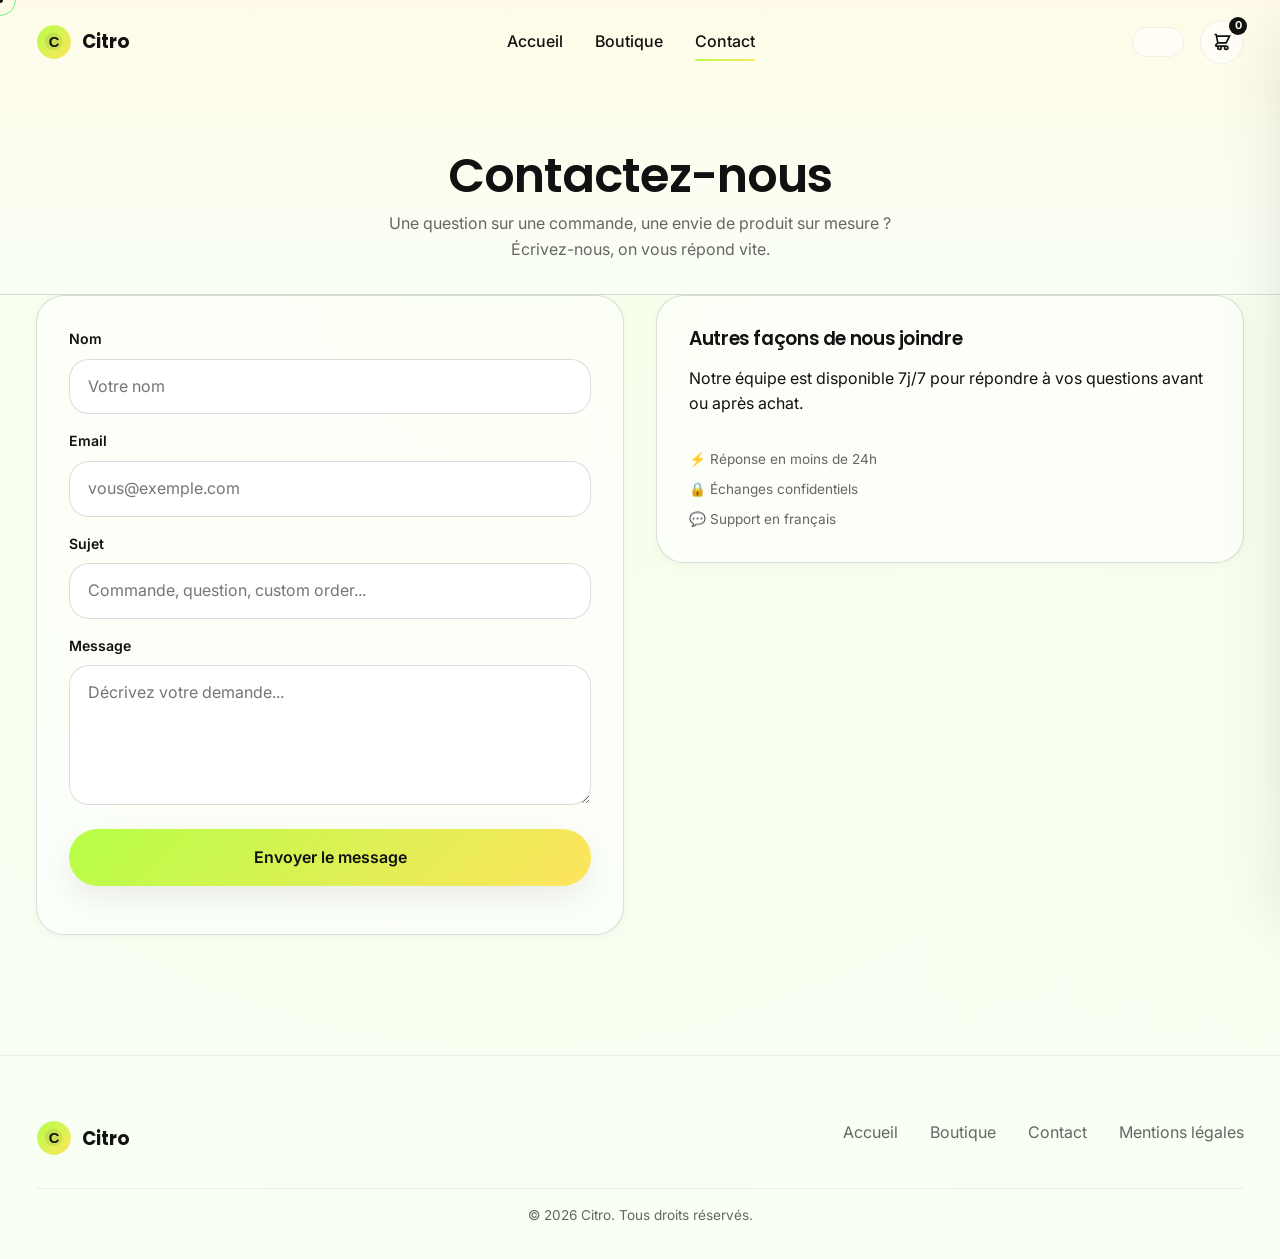
==== contact.html @ 091a7fd1 "Add files via upload" ====
<!doctype html>
<html lang="fr">
<head>
  <meta charset="UTF-8">
  <meta name="viewport" content="width=device-width, initial-scale=1">
  <title>Contact — Citro</title>
  <meta name="description" content="Une question, une commande sur mesure ? Contactez l'équipe Citro.">
  <link rel="preconnect" href="https://fonts.googleapis.com">
  <link href="https://fonts.googleapis.com/css2?family=Poppins:wght@600;700&family=Inter:wght@400;500;600;700&display=swap" rel="stylesheet">
  <link rel="stylesheet" href="style.css">
  <link rel="stylesheet" href="animations.css">
  <link rel="icon" type="image/svg+xml" href="assets/img/logo.svg">
</head>
<body>

  <div class="loader"><div class="loader-sun"></div></div>

  <header class="site-header">
    <div class="container">
      <a href="index.html" class="brand"><img src="assets/img/logo.svg" alt="Citro" width="36" height="36"> Citro</a>
      <nav class="nav-links">
        <a href="index.html" data-page="index.html">Accueil</a>
        <a href="shop.html" data-page="shop.html">Boutique</a>
        <a href="contact.html" data-page="contact.html">Contact</a>
      </nav>
      <div class="header-actions">
        <button class="theme-switch" aria-label="Changer de thème"><span class="knob"></span></button>
        <button class="icon-btn" data-cart-open aria-label="Ouvrir le panier">
          <svg viewBox="0 0 24 24" fill="none" stroke="currentColor" stroke-width="2"><path d="M3 3h2l.4 2M7 13h10l4-8H5.4M7 13L5.4 5M7 13l-2.293 2.293A1 1 0 0 0 5.414 17H17M17 17a2 2 0 1 0 0 4 2 2 0 0 0 0-4ZM9 21a2 2 0 1 0 0-4 2 2 0 0 0 0 4Z"/></svg>
          <span class="cart-count">0</span>
        </button>
        <button class="burger" aria-label="Menu" aria-expanded="false"><span></span><span></span><span></span></button>
      </div>
    </div>
  </header>

  <main>
    <section class="page-hero">
      <div class="container">
        <h1>Contactez-nous</h1>
        <p>Une question sur une commande, une envie de produit sur mesure ? Écrivez-nous, on vous répond vite.</p>
      </div>
    </section>

    <section style="padding-top:0;">
      <div class="container">
        <div class="grid grid-2" style="align-items:start;">
          <div class="panel reveal">
            <form id="contact-form">
              <div class="form-field">
                <label for="name">Nom</label>
                <input type="text" id="name" name="name" required placeholder="Votre nom">
              </div>
              <div class="form-field">
                <label for="email">Email</label>
                <input type="email" id="email" name="email" required placeholder="vous@exemple.com">
              </div>
              <div class="form-field">
                <label for="subject">Sujet</label>
                <input type="text" id="subject" name="subject" required placeholder="Commande, question, custom order...">
              </div>
              <div class="form-field">
                <label for="message">Message</label>
                <textarea id="message" name="message" required placeholder="Décrivez votre demande..."></textarea>
              </div>
              <button type="submit" class="btn btn-primary btn-block">Envoyer le message</button>
              <p class="form-status"></p>
            </form>
          </div>

          <div class="panel reveal" style="--delay:0.1s">
            <h3 style="margin-bottom:var(--space-sm);">Autres façons de nous joindre</h3>
            <p class="desc" style="margin-bottom:var(--space-sm);">Notre équipe est disponible 7j/7 pour répondre à vos questions avant ou après achat.</p>
            <div class="trust-strip" style="justify-content:flex-start;flex-direction:column;align-items:flex-start;gap:var(--space-xs);">
              <span>⚡ Réponse en moins de 24h</span>
              <span>🔒 Échanges confidentiels</span>
              <span>💬 Support en français</span>
            </div>
          </div>
        </div>
      </div>
    </section>
  </main>

  <footer class="site-footer">
    <div class="container">
      <div class="footer-grid">
        <a href="index.html" class="brand"><img src="assets/img/logo.svg" alt="Citro" width="36" height="36"> Citro</a>
        <nav class="footer-links">
          <a href="index.html">Accueil</a>
          <a href="shop.html">Boutique</a>
          <a href="contact.html">Contact</a>
          <a href="mentions-legales.html">Mentions légales</a>
        </nav>
      </div>
      <div class="footer-bottom">© 2026 Citro. Tous droits réservés.</div>
    </div>
  </footer>

  <button class="back-to-top" aria-label="Retour en haut">
    <svg viewBox="0 0 24 24" fill="none" stroke="currentColor" stroke-width="2"><path d="M12 19V5M5 12l7-7 7 7"/></svg>
  </button>

  <script src="products.js"></script>
  <script src="app.js"></script>
  <script src="cart.js"></script>
</body>
</html>
---- style.css ----
/* ==========================================================================
   style.css — design tokens, layout, components
   Palette: citrus green / sun yellow / off-white, glassmorphism, huge air.
   ========================================================================== */

/* -------------------------- 1. Design tokens -------------------------- */
:root {
  /* colors */
  --c-primary: #b6ff48;
  --c-secondary: #ffe45e;
  --c-accent: #6fef7d;
  --c-bg: #f9fff5;
  --c-card: #ffffff;
  --c-text: #111111;
  --c-text-soft: #666666;
  --c-border: rgba(17, 17, 17, 0.06);
  --c-border-strong: rgba(17, 17, 17, 0.14);
  --c-glass: rgba(255, 255, 255, 0.55);

  --gradient-primary: linear-gradient(135deg, var(--c-primary), var(--c-secondary));
  --gradient-soft: linear-gradient(135deg, rgba(182, 255, 72, 0.16), rgba(255, 228, 94, 0.16));

  /* shadows */
  --shadow-sm: 0 2px 10px rgba(17, 17, 17, 0.04);
  --shadow-md: 0 12px 30px rgba(17, 17, 17, 0.07);
  --shadow-lg: 0 24px 60px rgba(17, 17, 17, 0.1);
  --shadow-glow: 0 10px 40px rgba(182, 255, 72, 0.45);

  /* radius */
  --r-sm: 14px;
  --r-md: 20px;
  --r-lg: 28px;
  --r-xl: 40px;
  --r-pill: 999px;

  /* spacing */
  --space-xs: 8px;
  --space-sm: 16px;
  --space-md: 32px;
  --space-lg: 64px;
  --space-xl: 120px;

  /* type */
  --font-display: "Poppins", "SF Pro Display", "Inter", sans-serif;
  --font-body: "Inter", "SF Pro Text", sans-serif;

  /* motion */
  --ease: cubic-bezier(0.16, 1, 0.3, 1);
  --t-fast: 0.2s;
  --t-med: 0.4s;
  --t-slow: 0.8s;

  --header-h: 84px;
  --container: 1240px;
}

/* dark mode overrides */
[data-theme="dark"] {
  --c-bg: #0f1410;
  --c-card: #161d17;
  --c-text: #f4fff0;
  --c-text-soft: #a8b8a4;
  --c-border: rgba(255, 255, 255, 0.08);
  --c-border-strong: rgba(255, 255, 255, 0.18);
  --c-glass: rgba(22, 29, 23, 0.6);
  --shadow-sm: 0 2px 10px rgba(0, 0, 0, 0.25);
  --shadow-md: 0 12px 30px rgba(0, 0, 0, 0.35);
  --shadow-lg: 0 24px 60px rgba(0, 0, 0, 0.45);
}

/* -------------------------- 2. Reset -------------------------- */
*,
*::before,
*::after {
  box-sizing: border-box;
  margin: 0;
  padding: 0;
}

html {
  scroll-behavior: smooth;
  -webkit-text-size-adjust: 100%;
}

body {
  font-family: var(--font-body);
  background: var(--c-bg);
  color: var(--c-text);
  line-height: 1.6;
  -webkit-font-smoothing: antialiased;
  overflow-x: hidden;
  transition: background var(--t-med) var(--ease), color var(--t-med) var(--ease);
}

img {
  max-width: 100%;
  display: block;
}

a {
  color: inherit;
  text-decoration: none;
}

ul {
  list-style: none;
}

button,
input,
textarea,
select {
  font: inherit;
  color: inherit;
  border: none;
  outline: none;
  background: none;
}

button {
  cursor: pointer;
}

h1,
h2,
h3,
h4 {
  font-family: var(--font-display);
  font-weight: 600;
  letter-spacing: -0.02em;
  line-height: 1.15;
}

:focus-visible {
  outline: 2px solid var(--c-accent);
  outline-offset: 3px;
  border-radius: 4px;
}

@media (prefers-reduced-motion: reduce) {
  *,
  *::before,
  *::after {
    animation-duration: 0.001ms !important;
    animation-iteration-count: 1 !important;
    transition-duration: 0.001ms !important;
    scroll-behavior: auto !important;
  }
}

/* -------------------------- 3. Layout helpers -------------------------- */
.container {
  width: 100%;
  max-width: var(--container);
  margin-inline: auto;
  padding-inline: var(--space-sm);
}

section {
  padding-block: var(--space-xl);
}

/* Thin divider between stacked content sections so each block of the page
   is clearly distinguishable, without touching the hero sections. */
main > section + section {
  border-top: 1px solid var(--c-border-strong);
}

.section-head {
  text-align: center;
  max-width: 640px;
  margin-inline: auto;
  margin-bottom: var(--space-lg);
}

.eyebrow {
  display: inline-block;
  font-size: 0.78rem;
  font-weight: 600;
  letter-spacing: 0.14em;
  text-transform: uppercase;
  color: var(--c-text);
  background: var(--gradient-primary);
  padding: 6px 16px;
  border-radius: var(--r-pill);
  margin-bottom: var(--space-sm);
}

.section-head h2 {
  font-size: clamp(1.9rem, 3.4vw, 2.75rem);
  margin-bottom: var(--space-xs);
}

.section-head p {
  color: var(--c-text-soft);
  font-size: 1.05rem;
}

.grid {
  display: grid;
  gap: var(--space-md);
}

.grid-3 {
  grid-template-columns: repeat(3, 1fr);
}

.grid-2 {
  grid-template-columns: repeat(2, 1fr);
}

@media (max-width: 980px) {
  .grid-3 {
    grid-template-columns: repeat(2, 1fr);
  }
}

@media (max-width: 640px) {
  .grid-3,
  .grid-2 {
    grid-template-columns: 1fr;
  }
  section {
    padding-block: var(--space-lg);
  }
}

/* -------------------------- 4. Buttons -------------------------- */
.btn {
  position: relative;
  display: inline-flex;
  align-items: center;
  justify-content: center;
  gap: 8px;
  padding: 16px 34px;
  border-radius: var(--r-pill);
  font-weight: 600;
  font-size: 1rem;
  transition: transform var(--t-fast) var(--ease), box-shadow var(--t-fast) var(--ease),
    background var(--t-fast) var(--ease);
  white-space: nowrap;
  overflow: hidden;
  isolation: isolate;
}

.btn-primary {
  background: var(--gradient-primary);
  color: var(--c-text);
  box-shadow: var(--shadow-md);
  animation: float-btn 4s ease-in-out infinite;
}

.btn-primary:hover {
  transform: translateY(-4px) scale(1.03);
  box-shadow: var(--shadow-glow);
}

.btn-ghost {
  background: var(--c-glass);
  backdrop-filter: blur(14px);
  -webkit-backdrop-filter: blur(14px);
  color: var(--c-text);
  border: 1px solid var(--c-border);
}

.btn-ghost:hover {
  transform: translateY(-4px);
  box-shadow: var(--shadow-md);
  border-color: var(--c-accent);
}

.btn-dark {
  background: var(--c-text);
  color: var(--c-bg);
}

.btn-dark:hover {
  transform: translateY(-4px);
  box-shadow: var(--shadow-lg);
}

.btn-sm {
  padding: 10px 22px;
  font-size: 0.9rem;
}

.btn-block {
  width: 100%;
}

/* ripple effect */
.btn .ripple {
  position: absolute;
  border-radius: 50%;
  background: rgba(17, 17, 17, 0.18);
  transform: scale(0);
  animation: ripple-anim 0.6s var(--ease);
  pointer-events: none;
}

/* -------------------------- 5. Header -------------------------- */
.site-header {
  position: fixed;
  inset-block-start: 0;
  inset-inline: 0;
  z-index: 100;
  height: var(--header-h);
  display: flex;
  align-items: center;
  background: transparent;
  transition: background var(--t-med) var(--ease), box-shadow var(--t-med) var(--ease),
    backdrop-filter var(--t-med) var(--ease);
}

.site-header.scrolled {
  background: var(--c-glass);
  backdrop-filter: blur(18px);
  -webkit-backdrop-filter: blur(18px);
  box-shadow: var(--shadow-sm);
}

.site-header .container {
  display: flex;
  align-items: center;
  justify-content: space-between;
  gap: var(--space-sm);
}

.brand {
  display: flex;
  align-items: center;
  gap: 10px;
  font-family: var(--font-display);
  font-weight: 700;
  font-size: 1.15rem;
}

.brand img {
  width: 36px;
  height: 36px;
}

.nav-links {
  display: flex;
  align-items: center;
  gap: var(--space-md);
  font-weight: 500;
}

.nav-links a {
  position: relative;
  padding-block: 6px;
  transition: color var(--t-fast);
}

.nav-links a::after {
  content: "";
  position: absolute;
  inset-inline: 0;
  bottom: 0;
  height: 2px;
  background: var(--gradient-primary);
  transform: scaleX(0);
  transform-origin: left;
  transition: transform var(--t-fast) var(--ease);
  border-radius: var(--r-pill);
}

.nav-links a:hover::after,
.nav-links a.active::after {
  transform: scaleX(1);
}

.header-actions {
  display: flex;
  align-items: center;
  gap: var(--space-sm);
}

.icon-btn {
  position: relative;
  width: 44px;
  height: 44px;
  display: grid;
  place-items: center;
  border-radius: var(--r-pill);
  background: var(--c-glass);
  border: 1px solid var(--c-border);
  transition: transform var(--t-fast) var(--ease), box-shadow var(--t-fast) var(--ease);
}

.icon-btn:hover {
  transform: translateY(-3px);
  box-shadow: var(--shadow-md);
}

.icon-btn svg {
  width: 20px;
  height: 20px;
}

.cart-count {
  position: absolute;
  top: -4px;
  right: -4px;
  min-width: 18px;
  height: 18px;
  padding-inline: 4px;
  border-radius: var(--r-pill);
  background: var(--c-text);
  color: var(--c-bg);
  font-size: 0.68rem;
  font-weight: 700;
  display: grid;
  place-items: center;
}

.theme-switch {
  width: 52px;
  height: 30px;
  border-radius: var(--r-pill);
  background: var(--c-glass);
  border: 1px solid var(--c-border);
  position: relative;
  padding: 3px;
}

.theme-switch .knob {
  width: 22px;
  height: 22px;
  border-radius: 50%;
  background: var(--gradient-primary);
  transition: transform var(--t-med) var(--ease);
}

[data-theme="dark"] .theme-switch .knob {
  transform: translateX(22px);
}

.burger {
  display: none;
  width: 44px;
  height: 44px;
  border-radius: var(--r-pill);
  background: var(--c-glass);
  border: 1px solid var(--c-border);
  flex-direction: column;
  align-items: center;
  justify-content: center;
  gap: 5px;
}

.burger span {
  width: 20px;
  height: 2px;
  background: var(--c-text);
  border-radius: var(--r-pill);
  transition: transform var(--t-fast), opacity var(--t-fast);
}

@media (max-width: 900px) {
  .nav-links {
    position: fixed;
    top: var(--header-h);
    left: 0;
    right: 0;
    flex-direction: column;
    align-items: flex-start;
    gap: var(--space-sm);
    background: var(--c-card);
    padding: var(--space-md) var(--space-sm) var(--space-lg);
    transform: translateY(-12px);
    opacity: 0;
    pointer-events: none;
    transition: transform var(--t-med) var(--ease), opacity var(--t-med) var(--ease);
    box-shadow: var(--shadow-md);
  }
  .nav-links.open {
    transform: translateY(0);
    opacity: 1;
    pointer-events: auto;
  }
  .burger {
    display: flex;
  }
}

/* -------------------------- 6. Hero -------------------------- */
.hero {
  position: relative;
  min-height: 92vh;
  display: flex;
  align-items: center;
  justify-content: center;
  text-align: center;
  padding-top: var(--header-h);
  overflow: hidden;
  background: linear-gradient(180deg, #fffbe8 0%, #f4ffe4 55%, var(--c-bg) 100%);
}

.hero-blobs {
  position: absolute;
  inset: 0;
  z-index: 0;
  pointer-events: none;
}

.blob {
  position: absolute;
  border-radius: 50%;
  filter: blur(60px);
  opacity: 0.55;
  animation: blob-float 14s var(--ease) infinite;
}

.blob-1 {
  width: 420px;
  height: 420px;
  background: var(--c-primary);
  top: -120px;
  left: -100px;
}

.blob-2 {
  width: 360px;
  height: 360px;
  background: var(--c-secondary);
  top: 10%;
  right: -120px;
  animation-delay: -4s;
}

.blob-3 {
  width: 300px;
  height: 300px;
  background: var(--c-accent);
  bottom: -100px;
  left: 30%;
  animation-delay: -8s;
}

.hero-content {
  position: relative;
  z-index: 1;
  max-width: 760px;
  padding-inline: var(--space-sm);
}

.hero-content .eyebrow {
  background: var(--c-glass);
  backdrop-filter: blur(10px);
  border: 1px solid var(--c-border);
}

.hero-content h1 {
  font-size: clamp(2.6rem, 6.4vw, 5rem);
  margin-bottom: var(--space-sm);
}

.hero-content .subtitle {
  font-size: clamp(1.05rem, 2vw, 1.35rem);
  color: var(--c-text-soft);
  margin-bottom: var(--space-md);
}

.hero-actions {
  display: flex;
  gap: var(--space-sm);
  justify-content: center;
  flex-wrap: wrap;
}

.scroll-cue {
  position: absolute;
  bottom: var(--space-md);
  left: 50%;
  transform: translateX(-50%);
  width: 26px;
  height: 42px;
  border-radius: var(--r-pill);
  border: 2px solid var(--c-text);
  opacity: 0.35;
}

.scroll-cue::before {
  content: "";
  position: absolute;
  top: 8px;
  left: 50%;
  width: 4px;
  height: 8px;
  border-radius: var(--r-pill);
  background: var(--c-text);
  transform: translateX(-50%);
  animation: scroll-cue-move 1.8s ease-in-out infinite;
}

/* -------------------------- 7. Product cards -------------------------- */
.product-card {
  position: relative;
  background: var(--c-card);
  border-radius: var(--r-lg);
  padding: var(--space-sm);
  box-shadow: var(--shadow-sm);
  border: 1.5px solid var(--c-border-strong);
  transition: transform var(--t-med) var(--ease), box-shadow var(--t-med) var(--ease);
  display: flex;
  flex-direction: column;
  gap: var(--space-xs);
}

.product-card:hover {
  transform: translateY(-10px);
  box-shadow: var(--shadow-glow);
}

.product-card .thumb {
  border-radius: var(--r-md);
  overflow: hidden;
  aspect-ratio: 4 / 3;
  background: var(--gradient-soft);
  position: relative;
}

.product-card .thumb img {
  width: 100%;
  height: 100%;
  object-fit: cover;
  transition: transform var(--t-med) var(--ease);
}

.product-card:hover .thumb img {
  transform: scale(1.06);
}

.product-icon {
  position: absolute;
  top: 12px;
  left: 12px;
  width: 40px;
  height: 40px;
  border-radius: var(--r-sm);
  background: var(--c-glass);
  backdrop-filter: blur(8px);
  display: grid;
  place-items: center;
  font-size: 1.2rem;
  transition: transform var(--t-med) var(--ease);
}

.product-card:hover .product-icon {
  transform: rotate(14deg) scale(1.08);
}

.badge {
  position: absolute;
  top: 12px;
  right: 12px;
  font-size: 0.68rem;
  font-weight: 700;
  letter-spacing: 0.04em;
  text-transform: uppercase;
  padding: 6px 12px;
  border-radius: var(--r-pill);
  background: var(--c-text);
  color: var(--c-bg);
}

.badge.best {
  background: var(--gradient-primary);
  color: var(--c-text);
}

.product-card h3 {
  font-size: 1.15rem;
}

.product-card .desc {
  color: var(--c-text-soft);
  font-size: 0.92rem;
  flex: 1;
}

.product-card .price-row {
  display: flex;
  align-items: baseline;
  gap: 8px;
}

.price {
  font-family: var(--font-display);
  font-weight: 700;
  font-size: 1.3rem;
}

.price-old {
  font-size: 0.9rem;
  color: var(--c-text-soft);
  text-decoration: line-through;
}

.card-actions {
  display: flex;
  gap: 10px;
}

/* -------------------------- 8. Glass panel / generic card -------------------------- */
.panel {
  background: var(--c-glass);
  backdrop-filter: blur(16px);
  -webkit-backdrop-filter: blur(16px);
  border: 1.5px solid var(--c-border-strong);
  border-radius: var(--r-lg);
  padding: var(--space-md);
  box-shadow: var(--shadow-sm);
}

/* -------------------------- 8b. Text block (bordered paragraph container) -------------------------- */
/* Use this class to frame any block of prose (a paragraph or a paragraph +
   heading group) so it stands out clearly from the rest of the page. */
.text-block {
  border: 1.5px solid var(--c-border-strong);
  border-radius: var(--r-md);
  padding: var(--space-sm) var(--space-md);
  margin-bottom: var(--space-sm);
  background: var(--c-card);
}

.text-block h2 {
  margin-top: 0 !important;
}

/* -------------------------- 9. Shop toolbar -------------------------- */
.shop-hero {
  padding-top: calc(var(--header-h) + var(--space-lg));
  padding-bottom: var(--space-md);
  text-align: center;
  background: linear-gradient(180deg, #fffbe8, var(--c-bg));
}

.toolbar {
  display: flex;
  flex-wrap: wrap;
  gap: var(--space-sm);
  align-items: center;
  justify-content: space-between;
  margin-bottom: var(--space-md);
}

.search-box {
  flex: 1;
  min-width: 220px;
  display: flex;
  align-items: center;
  gap: 10px;
  background: var(--c-card);
  border: 1px solid var(--c-border);
  border-radius: var(--r-pill);
  padding: 12px 20px;
  box-shadow: var(--shadow-sm);
}

.search-box input {
  flex: 1;
  background: none;
  font-size: 0.95rem;
}

.search-box svg {
  width: 18px;
  height: 18px;
  color: var(--c-text-soft);
}

.filters {
  display: flex;
  gap: 8px;
  flex-wrap: wrap;
}

.chip {
  padding: 10px 20px;
  border-radius: var(--r-pill);
  background: var(--c-card);
  border: 1px solid var(--c-border);
  font-weight: 500;
  font-size: 0.9rem;
  transition: all var(--t-fast) var(--ease);
}

.chip.active,
.chip:hover {
  background: var(--gradient-primary);
  border-color: transparent;
}

.sort-select {
  background: var(--c-card);
  border: 1px solid var(--c-border);
  border-radius: var(--r-pill);
  padding: 12px 20px;
  font-weight: 500;
}

.empty-state {
  text-align: center;
  padding: var(--space-lg) var(--space-sm);
  color: var(--c-text-soft);
}

/* -------------------------- 10. FAQ accordion -------------------------- */
.accordion-item {
  background: var(--c-card);
  border: 1.5px solid var(--c-border-strong);
  border-radius: var(--r-md);
  margin-bottom: var(--space-xs);
  overflow: hidden;
  box-shadow: var(--shadow-sm);
}

.accordion-trigger {
  width: 100%;
  display: flex;
  align-items: center;
  justify-content: space-between;
  padding: 22px 26px;
  font-weight: 600;
  text-align: left;
}

.accordion-trigger .plus {
  width: 22px;
  height: 22px;
  position: relative;
  flex-shrink: 0;
  margin-left: 16px;
}

.accordion-trigger .plus::before,
.accordion-trigger .plus::after {
  content: "";
  position: absolute;
  background: var(--c-text);
  border-radius: var(--r-pill);
  transition: transform var(--t-med) var(--ease);
}

.accordion-trigger .plus::before {
  top: 50%;
  left: 0;
  width: 100%;
  height: 2px;
  transform: translateY(-50%);
}

.accordion-trigger .plus::after {
  left: 50%;
  top: 0;
  width: 2px;
  height: 100%;
  transform: translateX(-50%);
}

.accordion-item.open .plus::after {
  transform: translateX(-50%) rotate(90deg) scaleY(0);
}

.accordion-panel {
  max-height: 0;
  overflow: hidden;
  transition: max-height var(--t-med) var(--ease);
}

.accordion-panel p {
  padding: 0 26px 22px;
  color: var(--c-text-soft);
}

/* -------------------------- 11. Forms -------------------------- */
.form-field {
  margin-bottom: var(--space-sm);
}

.form-field label {
  display: block;
  font-weight: 600;
  font-size: 0.88rem;
  margin-bottom: 8px;
}

.form-field input,
.form-field textarea {
  width: 100%;
  background: var(--c-card);
  border: 1.5px solid var(--c-border-strong);
  border-radius: var(--r-md);
  padding: 14px 18px;
  transition: border-color var(--t-fast), box-shadow var(--t-fast);
}

.form-field textarea {
  min-height: 140px;
  resize: vertical;
}

.form-field input:focus,
.form-field textarea:focus {
  border-color: var(--c-accent);
  box-shadow: 0 0 0 4px rgba(111, 239, 125, 0.18);
}

.form-status {
  margin-top: var(--space-sm);
  font-weight: 500;
}

/* -------------------------- 12. Footer -------------------------- */
.site-footer {
  padding-block: var(--space-lg) var(--space-md);
  border-top: 1px solid var(--c-border);
}

.footer-grid {
  display: flex;
  flex-wrap: wrap;
  gap: var(--space-md);
  justify-content: space-between;
  margin-bottom: var(--space-md);
}

.footer-links {
  display: flex;
  gap: var(--space-md);
  flex-wrap: wrap;
  color: var(--c-text-soft);
}

.footer-links a:hover {
  color: var(--c-text);
}

.footer-bottom {
  text-align: center;
  color: var(--c-text-soft);
  font-size: 0.85rem;
  padding-top: var(--space-sm);
  border-top: 1px solid var(--c-border);
}

/* -------------------------- 13. Back to top -------------------------- */
.back-to-top {
  position: fixed;
  right: 24px;
  bottom: 24px;
  width: 50px;
  height: 50px;
  border-radius: 50%;
  background: var(--gradient-primary);
  display: grid;
  place-items: center;
  box-shadow: var(--shadow-md);
  z-index: 90;
  opacity: 0;
  transform: translateY(20px);
  pointer-events: none;
  transition: all var(--t-med) var(--ease);
}

.back-to-top.visible {
  opacity: 1;
  transform: translateY(0);
  pointer-events: auto;
}

/* -------------------------- 14. Toasts -------------------------- */
.toast-stack {
  position: fixed;
  top: 100px;
  right: 24px;
  z-index: 200;
  display: flex;
  flex-direction: column;
  gap: 10px;
  width: min(320px, 90vw);
}

.toast {
  background: var(--c-card);
  border: 1px solid var(--c-border);
  border-radius: var(--r-md);
  padding: 14px 18px;
  box-shadow: var(--shadow-lg);
  display: flex;
  align-items: center;
  gap: 10px;
  font-size: 0.9rem;
  font-weight: 500;
}

.toast .dot {
  width: 8px;
  height: 8px;
  border-radius: 50%;
  flex-shrink: 0;
}

.toast.success .dot {
  background: var(--c-accent);
}

.toast.error .dot {
  background: #ff5e5e;
}

/* -------------------------- 15. Loader -------------------------- */
.loader {
  position: fixed;
  inset: 0;
  z-index: 999;
  background: var(--c-bg);
  display: grid;
  place-items: center;
  transition: opacity var(--t-slow) var(--ease), visibility var(--t-slow);
}

.loader.hidden {
  opacity: 0;
  visibility: hidden;
}

.loader-sun {
  width: 64px;
  height: 64px;
  border-radius: 50%;
  background: var(--gradient-primary);
  animation: loader-pulse 1.4s ease-in-out infinite;
}

/* -------------------------- 16. Skeleton -------------------------- */
.skeleton {
  background: linear-gradient(90deg, var(--c-border) 25%, rgba(182, 255, 72, 0.25) 50%, var(--c-border) 75%);
  background-size: 200% 100%;
  animation: skeleton-shimmer 1.4s infinite;
  border-radius: var(--r-md);
}

/* -------------------------- 17. Cursor (desktop) -------------------------- */
.cursor-dot,
.cursor-ring {
  position: fixed;
  top: 0;
  left: 0;
  pointer-events: none;
  z-index: 999;
  border-radius: 50%;
  transform: translate(-50%, -50%);
}

.cursor-dot {
  width: 6px;
  height: 6px;
  background: var(--c-text);
}

.cursor-ring {
  width: 32px;
  height: 32px;
  border: 1.5px solid var(--c-accent);
  transition: width var(--t-fast), height var(--t-fast), border-color var(--t-fast);
}

@media (hover: none), (pointer: coarse) {
  .cursor-dot,
  .cursor-ring {
    display: none;
  }
}

/* -------------------------- 18. Page hero (inner pages) -------------------------- */
.page-hero {
  padding-top: calc(var(--header-h) + var(--space-lg));
  padding-bottom: var(--space-md);
  text-align: center;
  background: linear-gradient(180deg, #fffbe8, var(--c-bg));
}

.page-hero h1 {
  font-size: clamp(2rem, 4vw, 3rem);
}

.page-hero p {
  color: var(--c-text-soft);
  max-width: 560px;
  margin-inline: auto;
  margin-top: var(--space-xs);
}

/* -------------------------- 19. Product page -------------------------- */
.product-view {
  display: grid;
  grid-template-columns: 1fr 1fr;
  gap: var(--space-lg);
  align-items: start;
  padding-top: calc(var(--header-h) + var(--space-md));
}

@media (max-width: 900px) {
  .product-view {
    grid-template-columns: 1fr;
  }
}

.product-gallery {
  border-radius: var(--r-xl);
  overflow: hidden;
  background: var(--gradient-soft);
  aspect-ratio: 1 / 1;
  position: sticky;
  top: calc(var(--header-h) + var(--space-sm));
}

@media (max-width: 900px) {
  .product-gallery {
    position: static;
  }
}

.stars {
  color: var(--c-secondary);
  filter: drop-shadow(0 1px 0 rgba(0, 0, 0, 0.05));
}

.qty-stepper {
  display: inline-flex;
  align-items: center;
  border: 1px solid var(--c-border);
  border-radius: var(--r-pill);
  overflow: hidden;
}

.qty-stepper button {
  width: 42px;
  height: 42px;
  font-size: 1.1rem;
  font-weight: 700;
}

.qty-stepper span {
  width: 40px;
  text-align: center;
  font-weight: 600;
}

.tabs {
  display: flex;
  gap: var(--space-md);
  border-bottom: 1px solid var(--c-border);
  margin: var(--space-lg) 0 var(--space-md);
}

.tab-btn {
  padding-bottom: 14px;
  font-weight: 600;
  color: var(--c-text-soft);
  border-bottom: 2px solid transparent;
}

.tab-btn.active {
  color: var(--c-text);
  border-color: var(--c-primary);
}

.tab-panel {
  display: none;
}

.tab-panel.active {
  display: block;
}

.review {
  display: flex;
  gap: 14px;
  padding: var(--space-sm) 0;
  border-bottom: 1px solid var(--c-border);
}

.avatar-circle {
  width: 42px;
  height: 42px;
  border-radius: 50%;
  background: var(--gradient-primary);
  display: grid;
  place-items: center;
  font-weight: 700;
  flex-shrink: 0;
}

/* -------------------------- 20. Cart drawer -------------------------- */
.cart-drawer {
  position: fixed;
  top: 0;
  right: 0;
  bottom: 0;
  width: min(420px, 100vw);
  background: var(--c-bg);
  box-shadow: var(--shadow-lg);
  z-index: 300;
  transform: translateX(100%);
  transition: transform var(--t-med) var(--ease);
  display: flex;
  flex-direction: column;
}

.cart-drawer.open {
  transform: translateX(0);
}

.cart-overlay {
  position: fixed;
  inset: 0;
  background: rgba(17, 17, 17, 0.35);
  backdrop-filter: blur(2px);
  z-index: 290;
  opacity: 0;
  pointer-events: none;
  transition: opacity var(--t-med) var(--ease);
}

.cart-overlay.open {
  opacity: 1;
  pointer-events: auto;
}

.cart-header {
  display: flex;
  align-items: center;
  justify-content: space-between;
  padding: var(--space-sm) var(--space-md);
  border-bottom: 1px solid var(--c-border);
}

.cart-items {
  flex: 1;
  overflow-y: auto;
  padding: var(--space-sm) var(--space-md);
  display: flex;
  flex-direction: column;
  gap: var(--space-sm);
}

.cart-item {
  display: flex;
  gap: 12px;
  align-items: center;
}

.cart-item .thumb {
  width: 64px;
  height: 64px;
  border-radius: var(--r-sm);
  background: var(--gradient-soft);
  flex-shrink: 0;
  overflow: hidden;
}

.cart-item .info {
  flex: 1;
}

.cart-item .info h4 {
  font-size: 0.95rem;
}

.cart-item .qty-stepper button {
  width: 32px;
  height: 32px;
  font-size: 0.95rem;
}

.cart-item .qty-stepper span {
  width: 28px;
}

.cart-remove {
  color: var(--c-text-soft);
  font-size: 0.8rem;
  text-decoration: underline;
}

.cart-footer {
  padding: var(--space-sm) var(--space-md) var(--space-md);
  border-top: 1px solid var(--c-border);
}

.cart-row {
  display: flex;
  justify-content: space-between;
  margin-bottom: 8px;
  color: var(--c-text-soft);
}

.cart-row.total {
  color: var(--c-text);
  font-weight: 700;
  font-size: 1.15rem;
  margin-block: 10px;
}

/* -------------------------- 21. Wishlist heart -------------------------- */
.wish-btn {
  position: absolute;
  top: 12px;
  right: 12px;
  width: 38px;
  height: 38px;
  border-radius: 50%;
  background: var(--c-glass);
  backdrop-filter: blur(8px);
  display: grid;
  place-items: center;
  transition: transform var(--t-fast) var(--ease);
}

.wish-btn:hover {
  transform: scale(1.12);
}

.wish-btn svg {
  width: 18px;
  height: 18px;
  stroke: var(--c-text);
  fill: none;
  transition: fill var(--t-fast), stroke var(--t-fast);
}

.wish-btn.active svg {
  fill: #ff5e7a;
  stroke: #ff5e7a;
}

.product-card.has-badge .wish-btn {
  top: 56px;
}

/* -------------------------- 22. Legal / static pages -------------------------- */
.legal-body {
  max-width: 780px;
  margin-inline: auto;
  padding-top: calc(var(--header-h) + var(--space-lg));
}

.legal-body h2 {
  margin-top: var(--space-md);
  margin-bottom: var(--space-xs);
  font-size: 1.3rem;
}

.legal-body p,
.legal-body li {
  color: var(--c-text-soft);
  margin-bottom: var(--space-xs);
}

.legal-body ul {
  padding-left: 20px;
  list-style: disc;
}

/* -------------------------- 23. Misc -------------------------- */
.mt-lg {
  margin-top: var(--space-lg);
}

.text-center {
  text-align: center;
}

.trust-strip {
  display: flex;
  flex-wrap: wrap;
  gap: var(--space-md);
  justify-content: center;
  color: var(--c-text-soft);
  font-size: 0.85rem;
  margin-top: var(--space-md);
}

.trust-strip span {
  display: flex;
  align-items: center;
  gap: 6px;
}
---- animations.css ----
/* ==========================================================================
   animations.css — keyframes + scroll-reveal utility classes
   All motion is soft, slow, and calm. No agressive movement.
   ========================================================================== */

/* -------- Floating button -------- */
@keyframes float-btn {
  0%,
  100% {
    transform: translateY(0);
  }
  50% {
    transform: translateY(-5px);
  }
}

/* -------- Hero blobs -------- */
@keyframes blob-float {
  0%,
  100% {
    transform: translate(0, 0) scale(1);
  }
  33% {
    transform: translate(30px, -20px) scale(1.08);
  }
  66% {
    transform: translate(-20px, 20px) scale(0.96);
  }
}

/* -------- Scroll cue -------- */
@keyframes scroll-cue-move {
  0% {
    opacity: 1;
    transform: translate(-50%, 0);
  }
  70% {
    opacity: 0;
    transform: translate(-50%, 14px);
  }
  100% {
    opacity: 0;
    transform: translate(-50%, 0);
  }
}

/* -------- Ripple -------- */
@keyframes ripple-anim {
  to {
    transform: scale(3.2);
    opacity: 0;
  }
}

/* -------- Loader -------- */
@keyframes loader-pulse {
  0%,
  100% {
    transform: scale(1);
    box-shadow: 0 0 0 0 rgba(182, 255, 72, 0.5);
  }
  50% {
    transform: scale(1.12);
    box-shadow: 0 0 0 20px rgba(182, 255, 72, 0);
  }
}

/* -------- Skeleton shimmer -------- */
@keyframes skeleton-shimmer {
  0% {
    background-position: 200% 0;
  }
  100% {
    background-position: -200% 0;
  }
}

/* -------- Toast enter -------- */
@keyframes toast-in {
  from {
    opacity: 0;
    transform: translateX(24px);
  }
  to {
    opacity: 1;
    transform: translateX(0);
  }
}

.toast {
  animation: toast-in 0.35s var(--ease);
}

/* -------- Fade / rise utilities used by JS IntersectionObserver -------- */
.reveal {
  opacity: 0;
  transform: translateY(28px);
  transition: opacity 0.8s var(--ease), transform 0.8s var(--ease);
}

.reveal.in-view {
  opacity: 1;
  transform: translateY(0);
}

.reveal-scale {
  opacity: 0;
  transform: scale(0.94);
  transition: opacity 0.7s var(--ease), transform 0.7s var(--ease);
}

.reveal-scale.in-view {
  opacity: 1;
  transform: scale(1);
}

/* stagger children via inline --delay custom property */
.reveal {
  transition-delay: var(--delay, 0s);
}

/* -------- Fade in page load -------- */
@keyframes page-fade {
  from {
    opacity: 0;
  }
  to {
    opacity: 1;
  }
}

main {
  animation: page-fade 0.6s var(--ease);
}

/* -------- Accordion open state height handled inline by JS -------- */

/* -------- Subtle ambient background drift (very discreet) -------- */
@keyframes ambient-drift {
  0%,
  100% {
    background-position: 0% 50%;
  }
  50% {
    background-position: 100% 50%;
  }
}

body {
  background-image: radial-gradient(circle at 20% 10%, rgba(182, 255, 72, 0.06), transparent 40%),
    radial-gradient(circle at 80% 30%, rgba(255, 228, 94, 0.06), transparent 45%);
  background-size: 200% 200%;
  animation: ambient-drift 30s ease-in-out infinite;
}

/* -------- Micro interaction: scale on tap for interactive elements -------- */
.chip:active,
.icon-btn:active,
.btn:active {
  transform: scale(0.96);
}

/* -------- Parallax layer (very light, controlled via JS transform) -------- */
.parallax {
  will-change: transform;
}
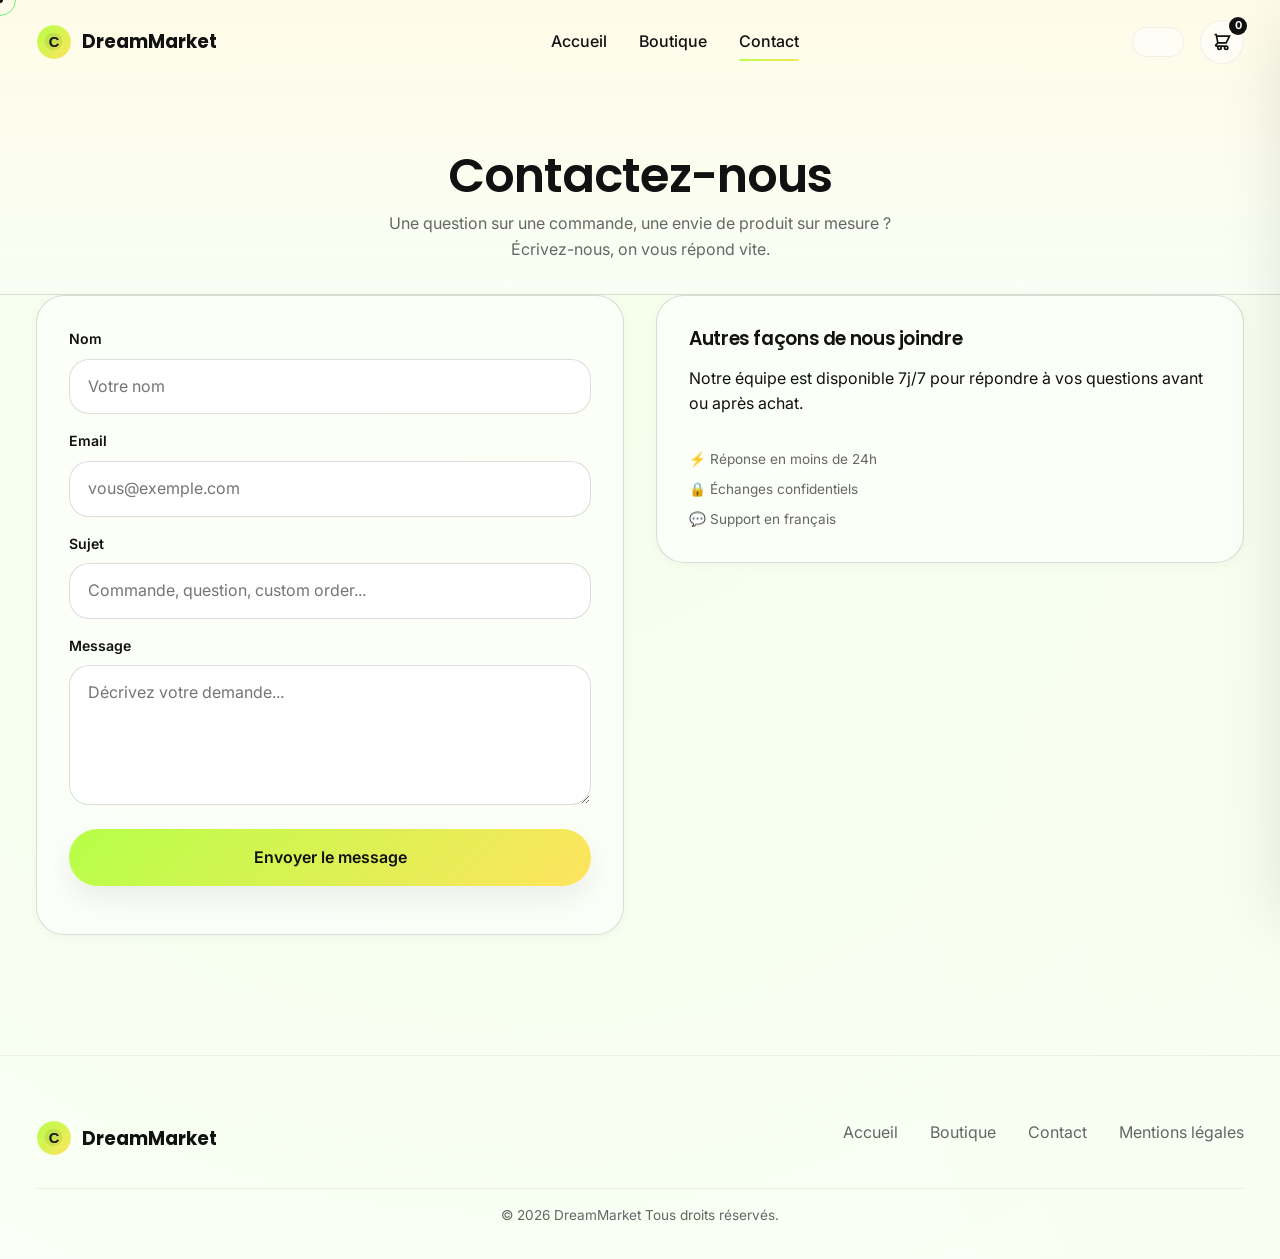
==== commit a35c4fe6: "Update contact.html" ====
--- a/contact.html
+++ b/contact.html
@@ -3,7 +3,7 @@
 <head>
   <meta charset="UTF-8">
   <meta name="viewport" content="width=device-width, initial-scale=1">
-  <title>Contact — Citro</title>
+  <title>Contact — DreamMarket</title>
   <meta name="description" content="Une question, une commande sur mesure ? Contactez l'équipe Citro.">
   <link rel="preconnect" href="https://fonts.googleapis.com">
   <link href="https://fonts.googleapis.com/css2?family=Poppins:wght@600;700&family=Inter:wght@400;500;600;700&display=swap" rel="stylesheet">
@@ -17,7 +17,7 @@
 
   <header class="site-header">
     <div class="container">
-      <a href="index.html" class="brand"><img src="assets/img/logo.svg" alt="Citro" width="36" height="36"> Citro</a>
+      <a href="index.html" class="brand"><img src="assets/img/logo.svg" alt="Citro" width="36" height="36"> DreamMarket</a>
       <nav class="nav-links">
         <a href="index.html" data-page="index.html">Accueil</a>
         <a href="shop.html" data-page="shop.html">Boutique</a>
@@ -85,7 +85,7 @@
   <footer class="site-footer">
     <div class="container">
       <div class="footer-grid">
-        <a href="index.html" class="brand"><img src="assets/img/logo.svg" alt="Citro" width="36" height="36"> Citro</a>
+        <a href="index.html" class="brand"><img src="assets/img/logo.svg" alt="Citro" width="36" height="36"> DreamMarket</a>
         <nav class="footer-links">
           <a href="index.html">Accueil</a>
           <a href="shop.html">Boutique</a>
@@ -93,7 +93,7 @@
           <a href="mentions-legales.html">Mentions légales</a>
         </nav>
       </div>
-      <div class="footer-bottom">© 2026 Citro. Tous droits réservés.</div>
+      <div class="footer-bottom">© 2026 DreamMarket Tous droits réservés.</div>
     </div>
   </footer>
 
